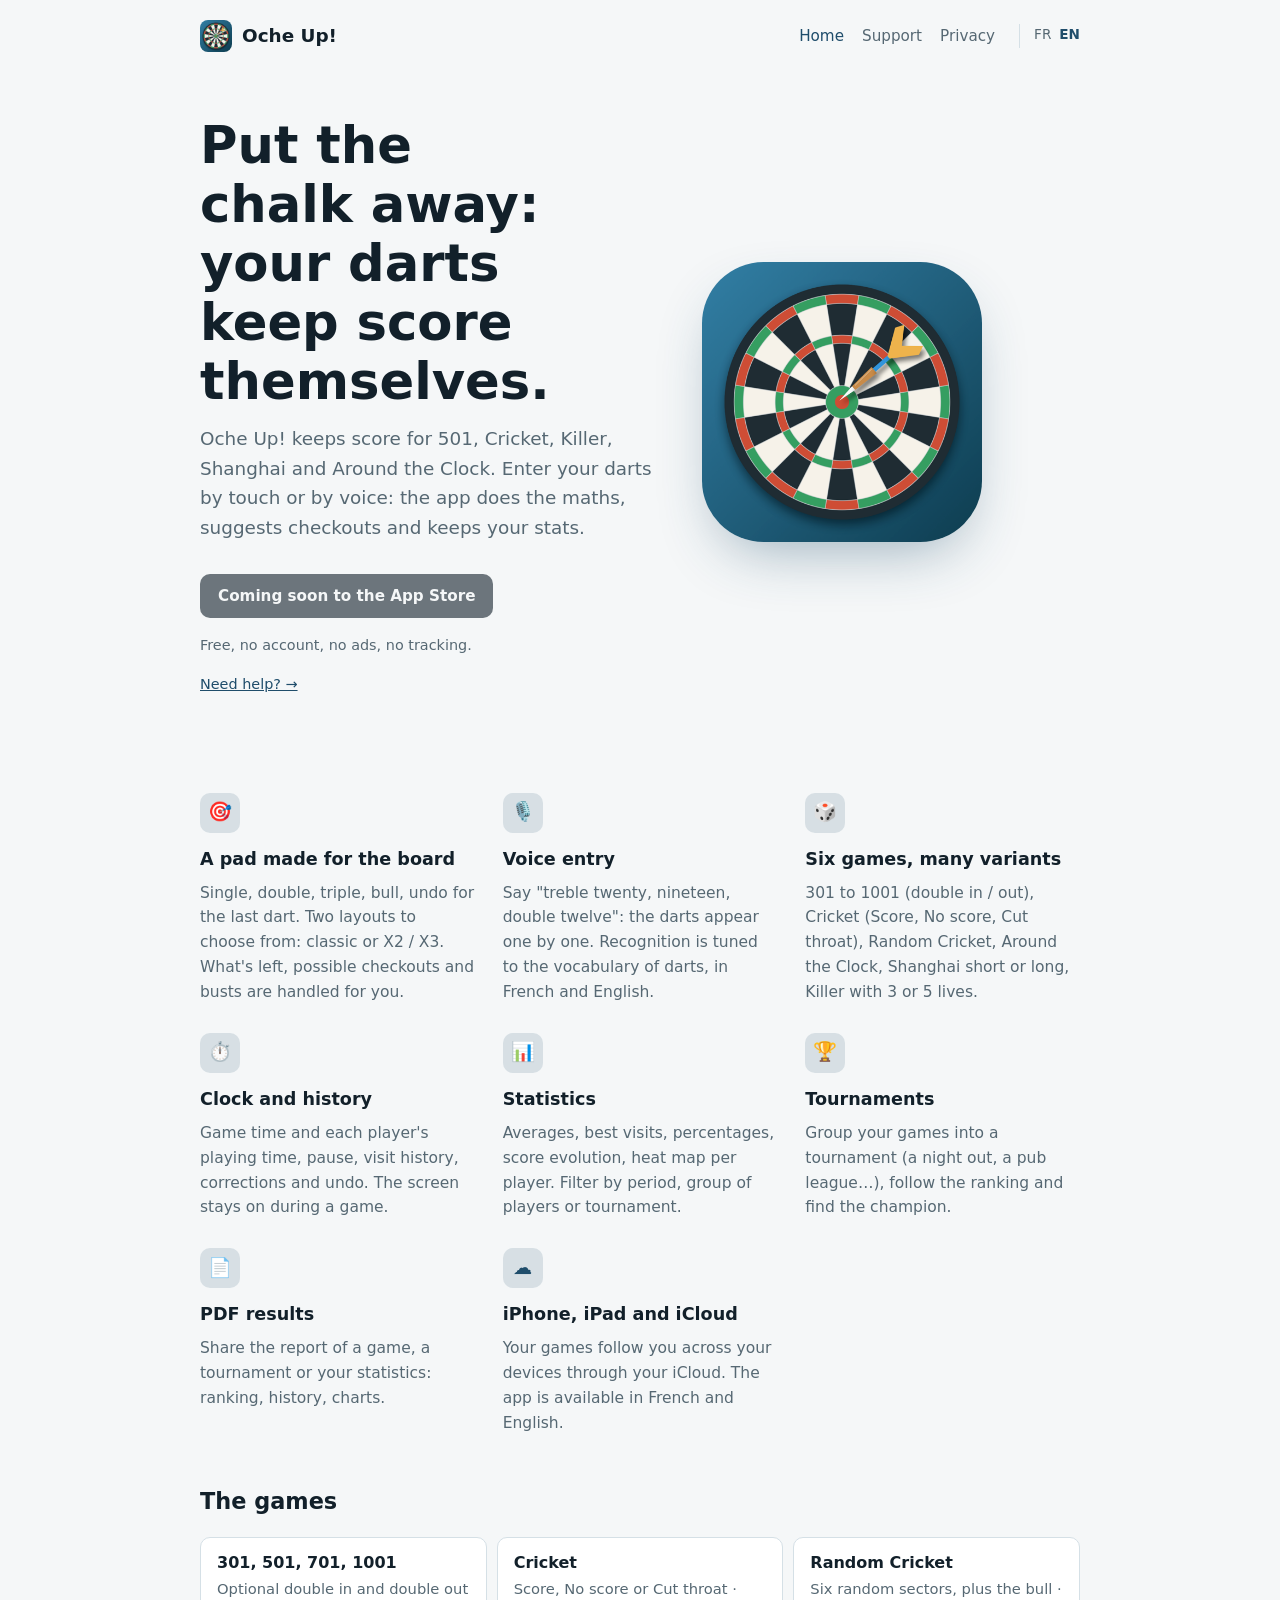
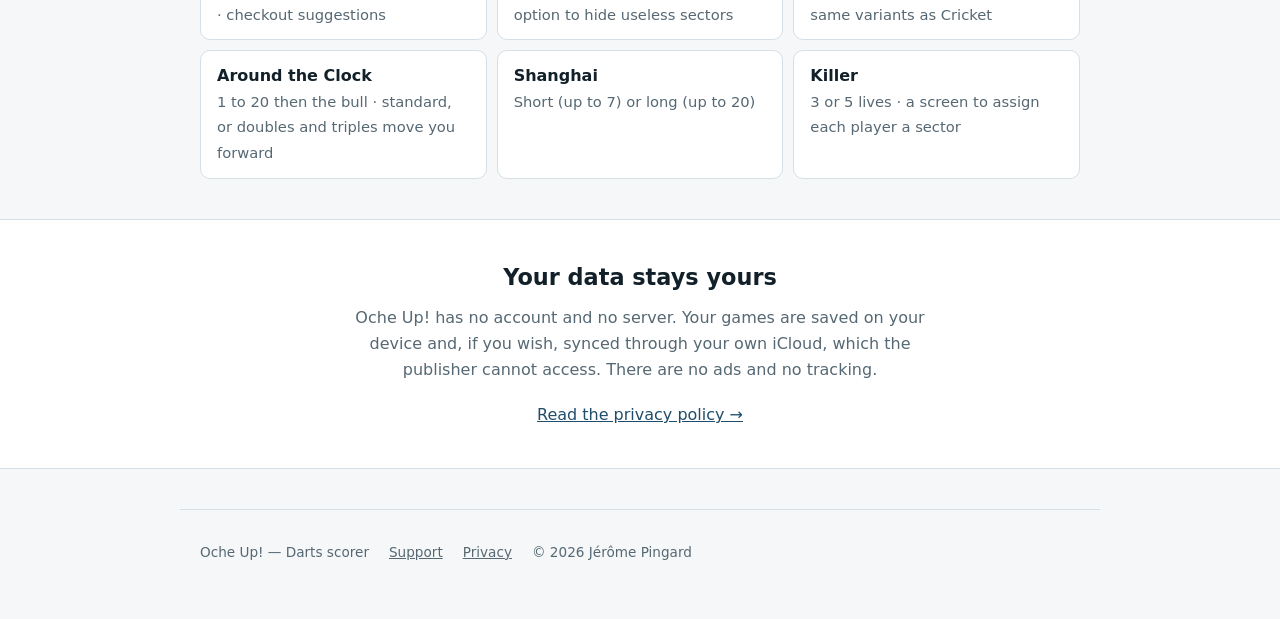
==== website/index.html @ ec60a23f "Initial site: home, support, privacy (FR/EN) Co-Authored-By: Claude Sonnet 5.5 <noreply@anthropic.co" ====
<!doctype html>
<html lang="fr">
<head>
<meta charset="utf-8">
<meta name="viewport" content="width=device-width, initial-scale=1">
<title>Oche Up! — Le compteur de fléchettes pour iPhone et iPad</title>
<meta name="description" content="Oche Up! compte les points de vos parties de fléchettes : 301 à 1001, Cricket, Killer, Shanghai, Around the Clock. Saisie à la main ou à la voix, statistiques, tournois, PDF. Gratuit, sans compte, sans publicité.">
<link rel="alternate" hreflang="fr" href="https://ocheup.jepico.fr/index.html">
<link rel="alternate" hreflang="en" href="https://ocheup.jepico.fr/en/index.html">
<link rel="alternate" hreflang="x-default" href="https://ocheup.jepico.fr/index.html">
<link rel="icon" type="image/png" href="assets/favicon-32.png">
<link rel="apple-touch-icon" href="assets/icon-180.png">
<link rel="stylesheet" href="css/style.css">
<script>
  (function () {
    try {
      var saved = localStorage.getItem('lang');
      var wanted = saved || (navigator.language || 'fr').slice(0, 2);
      if (wanted === 'en') location.replace('en/index.html');
    } catch (e) {}
  })();
</script>
</head>
<body>
<header class="site-header">
  <a class="brand" href="index.html">
    <img src="assets/icon-180.png" alt="">
    <span class="brand-name">Oche Up!</span>
  </a>
  <nav class="site-nav">
    <a href="index.html" aria-current="page">Accueil</a>
    <a href="assistance.html">Assistance</a>
    <a href="confidentialite.html">Confidentialité</a>
    <span class="lang-switch"><a href="index.html" hreflang="fr" lang="fr" data-lang="fr" aria-current="true">FR</a><a href="en/index.html" hreflang="en" lang="en" data-lang="en">EN</a></span>
  </nav>
</header>

<section class="hero">
  <div>
    <h1>Fini l'ardoise : vos fléchettes comptent toutes seules.</h1>
    <p class="hero-sub">Oche Up! tient les scores de 501, Cricket, Killer, Shanghai et Around the Clock. Entrez vos fléchettes du bout du doigt ou à la voix : l'app calcule, suggère les finitions et garde les statistiques.</p>
    <div class="store-badges">
      <span class="store-badge soon">Bientôt sur l'App Store</span>
    </div>
    <p class="free-note">Gratuit, sans compte, sans publicité, sans suivi.</p>
    <p class="free-note"><a href="assistance.html">Besoin d'aide ? →</a></p>
  </div>
  <div class="hero-art">
    <img src="assets/icon-512.png" alt="Icône de l'application Oche Up! : une cible de fléchettes avec une fléchette plantée près du centre">
  </div>
</section>

<section class="features">
  <div class="feature">
    <div class="icon" aria-hidden="true">🎯</div>
    <h3>Un pavé pensé pour la cible</h3>
    <p>Simple, double, triple, bull, annulation de la dernière fléchette. Deux dispositions au choix : classique ou X2 / X3. Le restant, les finitions possibles et le bust sont gérés pour vous.</p>
  </div>
  <div class="feature">
    <div class="icon" aria-hidden="true">🎙️</div>
    <h3>Saisie à la voix</h3>
    <p>Annoncez « triple vingt, dix-neuf, double douze » : les fléchettes s'inscrivent toutes seules, une à une. La reconnaissance est réglée sur le vocabulaire des fléchettes, en français et en anglais.</p>
  </div>
  <div class="feature">
    <div class="icon" aria-hidden="true">🎲</div>
    <h3>Six jeux, des variantes</h3>
    <p>301 à 1001 (double in / out), Cricket (Score, No score, Cut throat), Random Cricket, Around the Clock, Shanghai court ou long, Killer à 3 ou 5 vies.</p>
  </div>
  <div class="feature">
    <div class="icon" aria-hidden="true">⏱️</div>
    <h3>Chrono et historique</h3>
    <p>Temps de la partie et temps de jeu de chaque joueur, pause, historique des volées, correction et annulation. L'écran reste allumé pendant la partie.</p>
  </div>
  <div class="feature">
    <div class="icon" aria-hidden="true">📊</div>
    <h3>Statistiques</h3>
    <p>Moyennes, meilleures volées, pourcentages, évolution du score, carte de chaleur par joueur. Filtrez par période, par groupe de joueurs ou par tournoi.</p>
  </div>
  <div class="feature">
    <div class="icon" aria-hidden="true">🏆</div>
    <h3>Tournois</h3>
    <p>Regroupez vos parties dans un tournoi (une soirée, un championnat de bar…), suivez le classement et retrouvez le champion.</p>
  </div>
  <div class="feature">
    <div class="icon" aria-hidden="true">📄</div>
    <h3>Résultats en PDF</h3>
    <p>Partagez le compte rendu d'une partie, d'un tournoi ou de vos statistiques : classement, historique, graphiques.</p>
  </div>
  <div class="feature">
    <div class="icon" aria-hidden="true">☁️</div>
    <h3>iPhone, iPad et iCloud</h3>
    <p>Vos parties se retrouvent sur vos appareils grâce à votre iCloud. L'app est en français et en anglais.</p>
  </div>
</section>

<section class="games">
  <h2>Les jeux</h2>
  <ul>
    <li><strong>301, 501, 701, 1001</strong><span>Double pour entrer et pour sortir en option · suggestions de finition</span></li>
    <li><strong>Cricket</strong><span>Score, No score ou Cut throat · option « cacher les secteurs inutiles »</span></li>
    <li><strong>Random Cricket</strong><span>Six secteurs tirés au sort, plus le centre · mêmes variantes que le Cricket</span></li>
    <li><strong>Around the Clock</strong><span>Du 1 au 20 puis le centre · standard, ou doubles et triples qui font avancer</span></li>
    <li><strong>Shanghai</strong><span>Courte (jusqu'au 7) ou longue (jusqu'au 20)</span></li>
    <li><strong>Killer</strong><span>3 ou 5 vies · un écran pour attribuer son secteur à chaque joueur</span></li>
  </ul>
</section>

<div class="band">
  <div class="band-inner">
    <h2>Vos données restent à vous</h2>
    <p>Oche Up! n'a ni compte, ni serveur. Vos parties sont enregistrées sur votre appareil et, si vous le souhaitez, synchronisées par votre propre iCloud, auquel l'éditeur n'a pas accès. Il n'y a ni publicité ni suivi.</p>
    <a href="confidentialite.html">Lire la politique de confidentialité →</a>
  </div>
</div>

<footer class="site-footer">
  <span>Oche Up! — Compteur de fléchettes</span>
  <a href="assistance.html">Assistance</a>
  <a href="confidentialite.html">Confidentialité</a>
  <span>&copy; 2026 Jérôme Pingard</span>
</footer>

<script>
  (function () {
    var links = document.querySelectorAll('.lang-switch a');
    for (var i = 0; i < links.length; i++) {
      links[i].addEventListener('click', function () {
        try { localStorage.setItem('lang', this.getAttribute('data-lang')); } catch (e) {}
      });
    }
  })();
</script>

</body>
</html>
---- website/css/style.css ----
:root {
  --bg: #f5f7f8;
  --fg: #12202a;
  --muted: #566873;
  --accent: #1f4d6b;
  --accent-ink: #ffffff;
  --border: #d5e0e6;
  --card: #ffffff;
}
@media (prefers-color-scheme: dark) {
  :root:not([data-theme="light"]) {
    --bg: #12171a;
    --fg: #e8eff3;
    --muted: #9db2bf;
    --accent: #6bb3e0;
    --accent-ink: #12171a;
    --border: #27343c;
    --card: #182127;
    color-scheme: dark;
  }
}
:root[data-theme="dark"] {
  --bg: #12171a;
  --fg: #e8eff3;
  --muted: #9db2bf;
  --accent: #6bb3e0;
  --accent-ink: #12171a;
  --border: #27343c;
  --card: #182127;
  color-scheme: dark;
}

* { box-sizing: border-box; }
html { scroll-behavior: smooth; }
body {
  margin: 0;
  background: var(--bg);
  color: var(--fg);
  font-family: -apple-system, BlinkMacSystemFont, "Segoe UI", system-ui, sans-serif;
  font-size: 16px;
  line-height: 1.6;
}

a { color: var(--accent); }

/* ---------- shared site header / footer ---------- */
.site-header {
  display: flex;
  align-items: center;
  justify-content: space-between;
  gap: 16px;
  max-width: 920px;
  margin: 0 auto;
  padding: 20px 20px 0;
}
.brand {
  display: flex;
  align-items: center;
  gap: 10px;
  text-decoration: none;
  color: var(--fg);
}
.brand img {
  width: 32px;
  height: 32px;
  border-radius: 8px;
  display: block;
}
.brand-name {
  font-family: -apple-system, BlinkMacSystemFont, "Segoe UI", system-ui, sans-serif;
  font-weight: 600;
  font-size: 1.15rem;
}
.site-nav {
  display: flex;
  gap: 18px;
  font-size: 0.95rem;
}
.site-nav a {
  color: var(--muted);
  text-decoration: none;
}
.site-nav a:hover,
.site-nav a[aria-current="page"] {
  color: var(--accent);
}
.lang-switch {
  display: inline-flex;
  gap: 8px;
  margin-left: 6px;
  padding-left: 14px;
  border-left: 1px solid var(--border);
  font-size: 0.85rem;
}
.lang-switch a[aria-current="true"] {
  color: var(--accent);
  font-weight: 600;
}
@media (max-width: 480px) {
  .site-header { flex-wrap: wrap; row-gap: 10px; }
  .site-nav { gap: 12px; font-size: 0.88rem; }
}

.site-footer {
  max-width: 920px;
  margin: 0 auto;
  padding: 32px 20px 56px;
  display: flex;
  flex-wrap: wrap;
  gap: 8px 20px;
  color: var(--muted);
  font-size: 0.85rem;
  border-top: 1px solid var(--border);
  margin-top: 40px;
}
.site-footer a { color: var(--muted); }
.site-footer a:hover { color: var(--accent); }

/* ---------- document pages (assistance / confidentialité) ---------- */
.page {
  max-width: 680px;
  margin: 0 auto;
  padding-block: 40px 72px;
  padding-inline: 20px;
}
h1 {
  font-family: -apple-system, BlinkMacSystemFont, "Segoe UI", system-ui, sans-serif;
  font-optical-sizing: auto;
  font-weight: 600;
  font-size: clamp(2rem, 5vw, 2.6rem);
  line-height: 1.15;
  margin: 0 0 6px;
  text-wrap: balance;
}
.subtitle {
  color: var(--muted);
  font-size: 0.95rem;
  margin: 0 0 40px;
}
.intro {
  font-size: 1.1rem;
  color: var(--fg);
  margin: 0 0 48px;
  max-width: 56ch;
}
.page section {
  border-left: 2px solid var(--border);
  padding-left: 20px;
  margin-bottom: 34px;
}
h2 {
  font-family: -apple-system, BlinkMacSystemFont, "Segoe UI", system-ui, sans-serif;
  font-weight: 600;
  font-size: 1.15rem;
  margin: 0 0 10px;
  color: var(--accent);
}
p { margin: 0 0 10px; max-width: 62ch; }
p:last-child { margin-bottom: 0; }

.contact {
  margin-top: 48px;
  margin-bottom: 48px;
  padding: 20px;
  background: var(--card);
  border: 1px solid var(--border);
  border-radius: 10px;
}
.contact h2 { margin-bottom: 8px; }
.contact-row {
  display: flex;
  align-items: center;
  gap: 10px;
  flex-wrap: wrap;
  margin-top: 10px;
}
.email {
  font-variant-numeric: tabular-nums;
  font-size: 1rem;
  user-select: all;
  color: var(--fg);
}
button {
  font: inherit;
  font-size: 0.85rem;
  padding: 6px 12px;
  border-radius: 6px;
  border: 1px solid var(--border);
  background: var(--bg);
  color: var(--fg);
  cursor: pointer;
}
button:hover { border-color: var(--accent); }
button:focus-visible { outline: 2px solid var(--accent); outline-offset: 2px; }

h2.section-title {
  font-family: -apple-system, BlinkMacSystemFont, "Segoe UI", system-ui, sans-serif;
  font-weight: 600;
  font-size: 1.3rem;
  margin: 0 0 20px;
}

details {
  border-left: 2px solid var(--border);
  padding-left: 20px;
  margin-bottom: 14px;
}
details[open] { border-left-color: var(--accent); }
summary {
  font-family: -apple-system, BlinkMacSystemFont, "Segoe UI", system-ui, sans-serif;
  font-weight: 600;
  font-size: 1.05rem;
  cursor: pointer;
  padding-block: 10px;
  list-style: none;
  display: flex;
  align-items: center;
  gap: 10px;
}
summary::-webkit-details-marker { display: none; }
summary::before {
  content: "+";
  color: var(--accent);
  font-size: 1.2rem;
  line-height: 1;
  width: 1em;
  flex-shrink: 0;
}
details[open] summary::before { content: "–"; }
details p {
  margin: 0 0 16px;
  padding-left: 1.9em;
  max-width: 58ch;
  color: var(--fg);
}
details p + p { margin-top: -10px; }

.meta {
  display: flex;
  flex-wrap: wrap;
  gap: 8px 20px;
  margin-top: 56px;
  padding-top: 20px;
  border-top: 1px solid var(--border);
  color: var(--muted);
  font-size: 0.85rem;
}

/* ---------- landing page ---------- */
.hero {
  max-width: 920px;
  margin: 0 auto;
  padding: 64px 20px 32px;
  display: grid;
  grid-template-columns: 1.1fr 0.9fr;
  gap: 40px;
  align-items: center;
}
@media (max-width: 720px) {
  .hero { grid-template-columns: 1fr; padding-top: 40px; text-align: center; }
  .hero-art { order: -1; justify-self: center; }
  .store-badges { justify-content: center; }
  .hero-sub { margin-inline: auto; }
}
.hero h1 {
  font-size: clamp(2.2rem, 5.5vw, 3.2rem);
  margin-bottom: 14px;
}
.hero-sub {
  font-size: 1.15rem;
  color: var(--muted);
  max-width: 48ch;
  margin: 0 0 32px;
}
.hero-art img {
  width: 100%;
  max-width: 280px;
  border-radius: 22%;
  box-shadow: 0 24px 60px -20px rgba(31, 77, 107, 0.45);
}
.store-badges {
  display: flex;
  flex-wrap: wrap;
  gap: 14px;
  align-items: center;
}
.store-badge {
  display: inline-flex;
  align-items: center;
  gap: 10px;
  padding: 10px 18px;
  border-radius: 10px;
  background: var(--fg);
  color: var(--bg);
  text-decoration: none;
  font-size: 0.95rem;
  font-weight: 600;
}
.store-badge:hover { opacity: 0.9; }
.free-note {
  margin-top: 16px;
  color: var(--muted);
  font-size: 0.9rem;
}

.features {
  max-width: 920px;
  margin: 24px auto 0;
  padding: 40px 20px;
  display: grid;
  grid-template-columns: repeat(auto-fit, minmax(240px, 1fr));
  gap: 28px;
}
.feature h3 {
  font-family: -apple-system, BlinkMacSystemFont, "Segoe UI", system-ui, sans-serif;
  font-weight: 600;
  font-size: 1.1rem;
  margin: 0 0 8px;
  color: var(--fg);
}
.feature p {
  margin: 0;
  color: var(--muted);
  font-size: 0.97rem;
  max-width: 42ch;
}
.feature .icon {
  display: inline-flex;
  align-items: center;
  justify-content: center;
  width: 40px;
  height: 40px;
  border-radius: 10px;
  background: color-mix(in srgb, var(--accent) 14%, transparent);
  color: var(--accent);
  font-size: 1.2rem;
  margin-bottom: 12px;
}

.band {
  background: var(--card);
  border-top: 1px solid var(--border);
  border-bottom: 1px solid var(--border);
  margin-top: 40px;
}
.band-inner {
  max-width: 920px;
  margin: 0 auto;
  padding: 40px 20px;
  text-align: center;
}
.band h2 {
  color: var(--fg);
  font-size: 1.4rem;
  margin: 0 0 10px;
}
.band p {
  color: var(--muted);
  max-width: 56ch;
  margin: 0 auto 20px;
}

.store-badge.soon { opacity: 0.6; cursor: default; }
.store-badge.soon:hover { opacity: 0.6; }

/* tableau des jeux */
.games {
  max-width: 920px;
  margin: 8px auto 0;
  padding: 0 20px;
}
.games h2 { color: var(--fg); font-size: 1.4rem; margin: 0 0 18px; }
.games ul { list-style: none; margin: 0; padding: 0; display: grid; gap: 10px; grid-template-columns: repeat(auto-fit, minmax(270px, 1fr)); }
.games li {
  background: var(--card);
  border: 1px solid var(--border);
  border-radius: 10px;
  padding: 12px 16px;
}
.games li strong { display: block; }
.games li span { color: var(--muted); font-size: 0.92rem; }
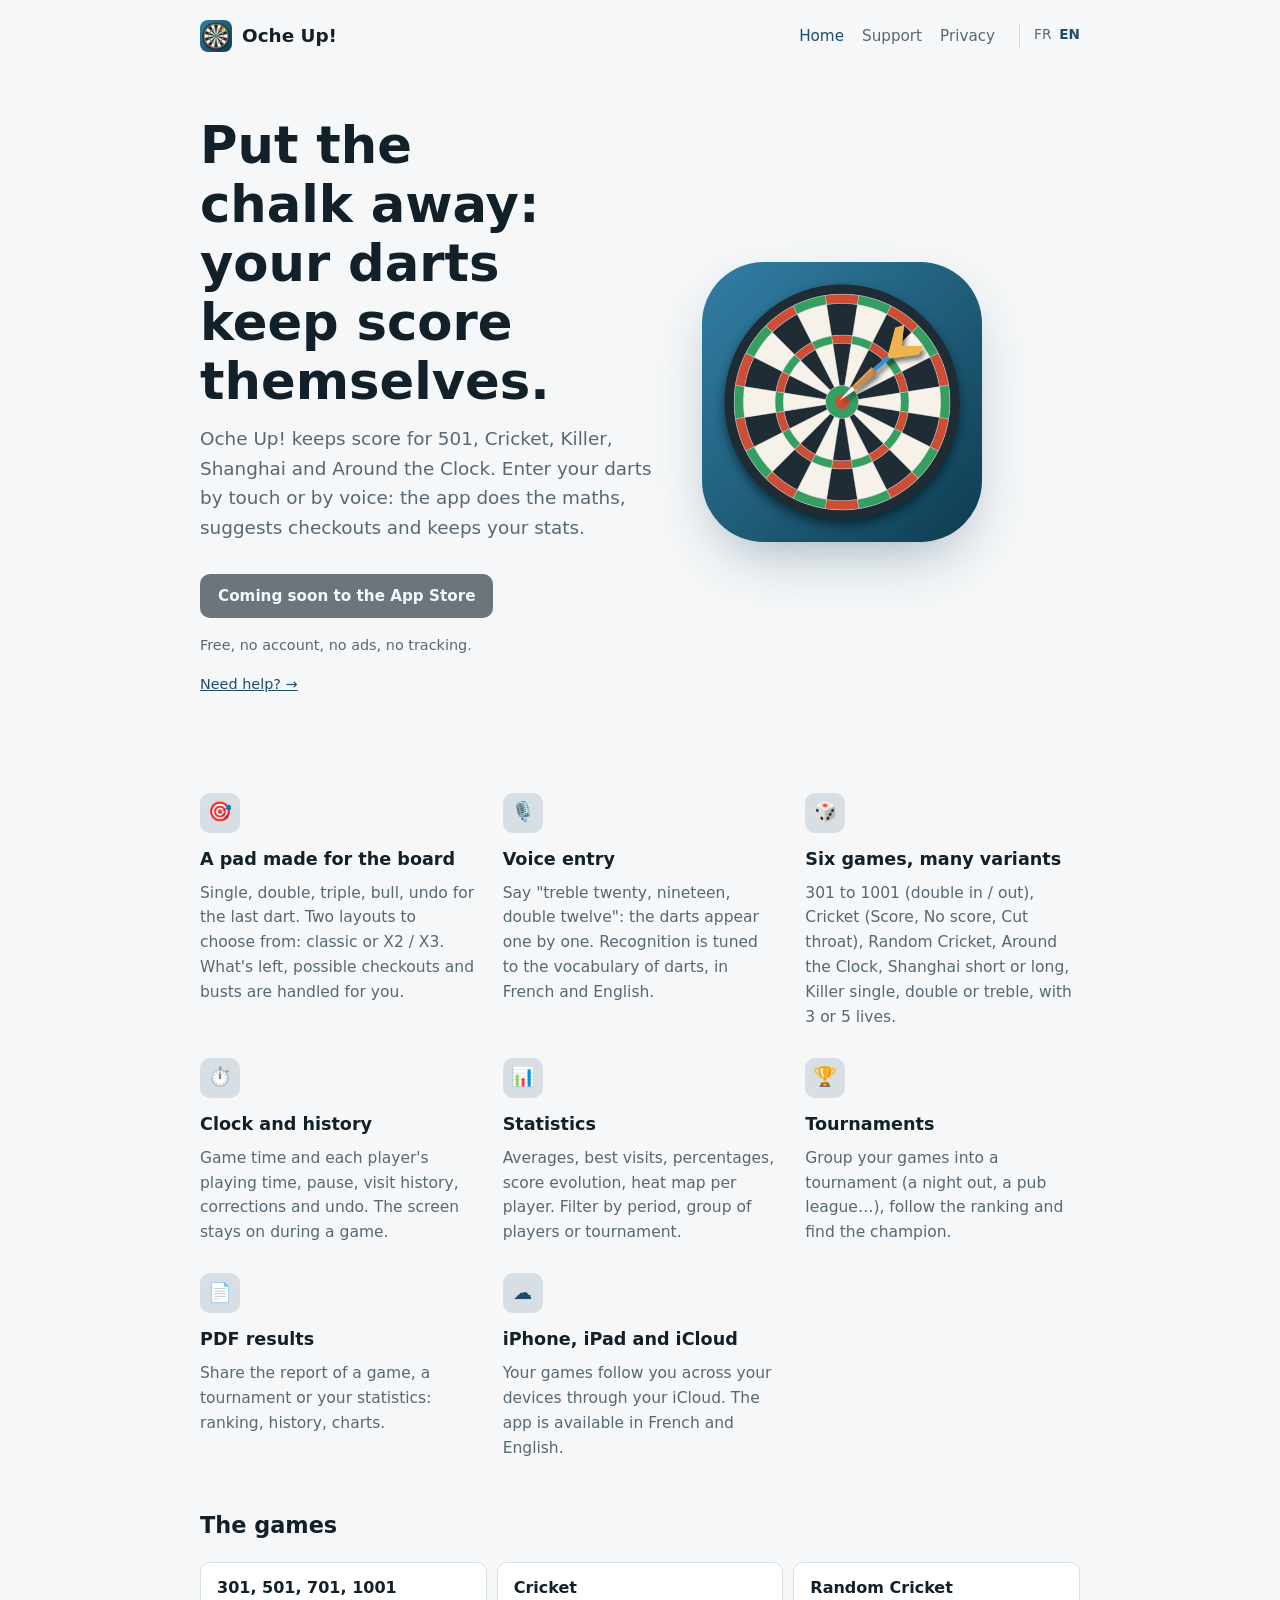
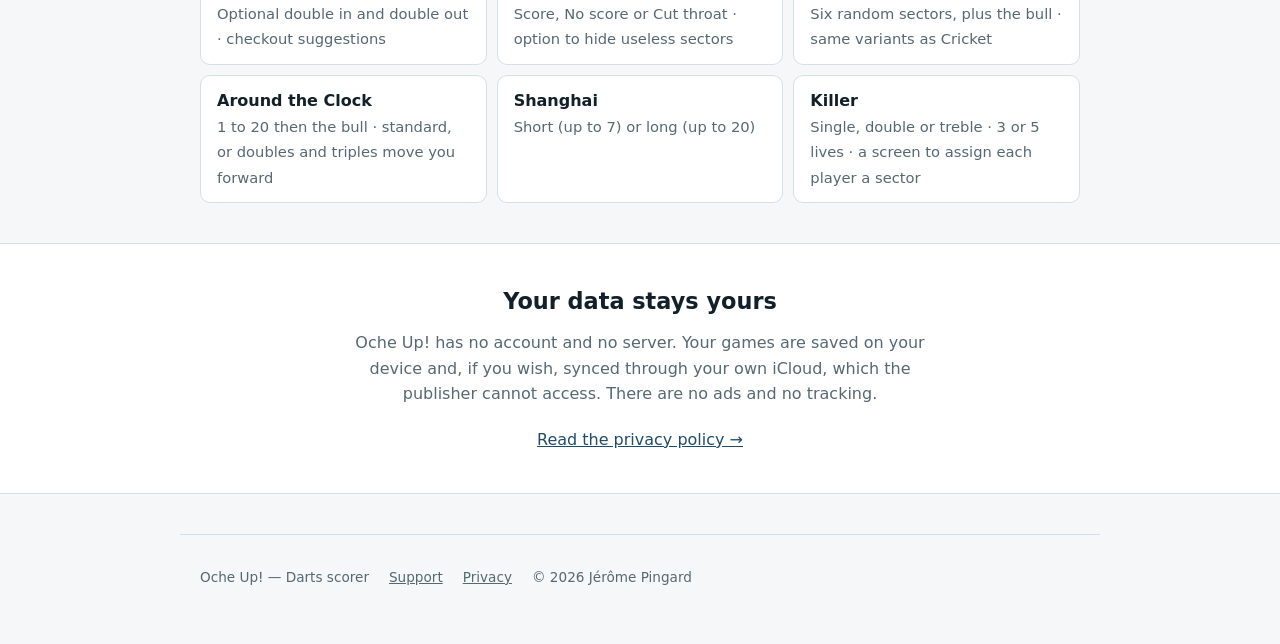
==== commit 632f0835: "Killer: single, double or treble modes Co-Authored-By: Claude Sonnet 5.5 <noreply@anthropic.com>" ====
--- a/website/index.html
+++ b/website/index.html
@@ -64,7 +64,7 @@
   <div class="feature">
     <div class="icon" aria-hidden="true">🎲</div>
     <h3>Six jeux, des variantes</h3>
-    <p>301 à 1001 (double in / out), Cricket (Score, No score, Cut throat), Random Cricket, Around the Clock, Shanghai court ou long, Killer à 3 ou 5 vies.</p>
+    <p>301 à 1001 (double in / out), Cricket (Score, No score, Cut throat), Random Cricket, Around the Clock, Shanghai court ou long, Killer simple, double ou triple, à 3 ou 5 vies.</p>
   </div>
   <div class="feature">
     <div class="icon" aria-hidden="true">⏱️</div>
@@ -101,7 +101,7 @@
     <li><strong>Random Cricket</strong><span>Six secteurs tirés au sort, plus le centre · mêmes variantes que le Cricket</span></li>
     <li><strong>Around the Clock</strong><span>Du 1 au 20 puis le centre · standard, ou doubles et triples qui font avancer</span></li>
     <li><strong>Shanghai</strong><span>Courte (jusqu'au 7) ou longue (jusqu'au 20)</span></li>
-    <li><strong>Killer</strong><span>3 ou 5 vies · un écran pour attribuer son secteur à chaque joueur</span></li>
+    <li><strong>Killer</strong><span>Simple, double ou triple · 3 ou 5 vies · un écran pour attribuer son secteur à chaque joueur</span></li>
   </ul>
 </section>
 
